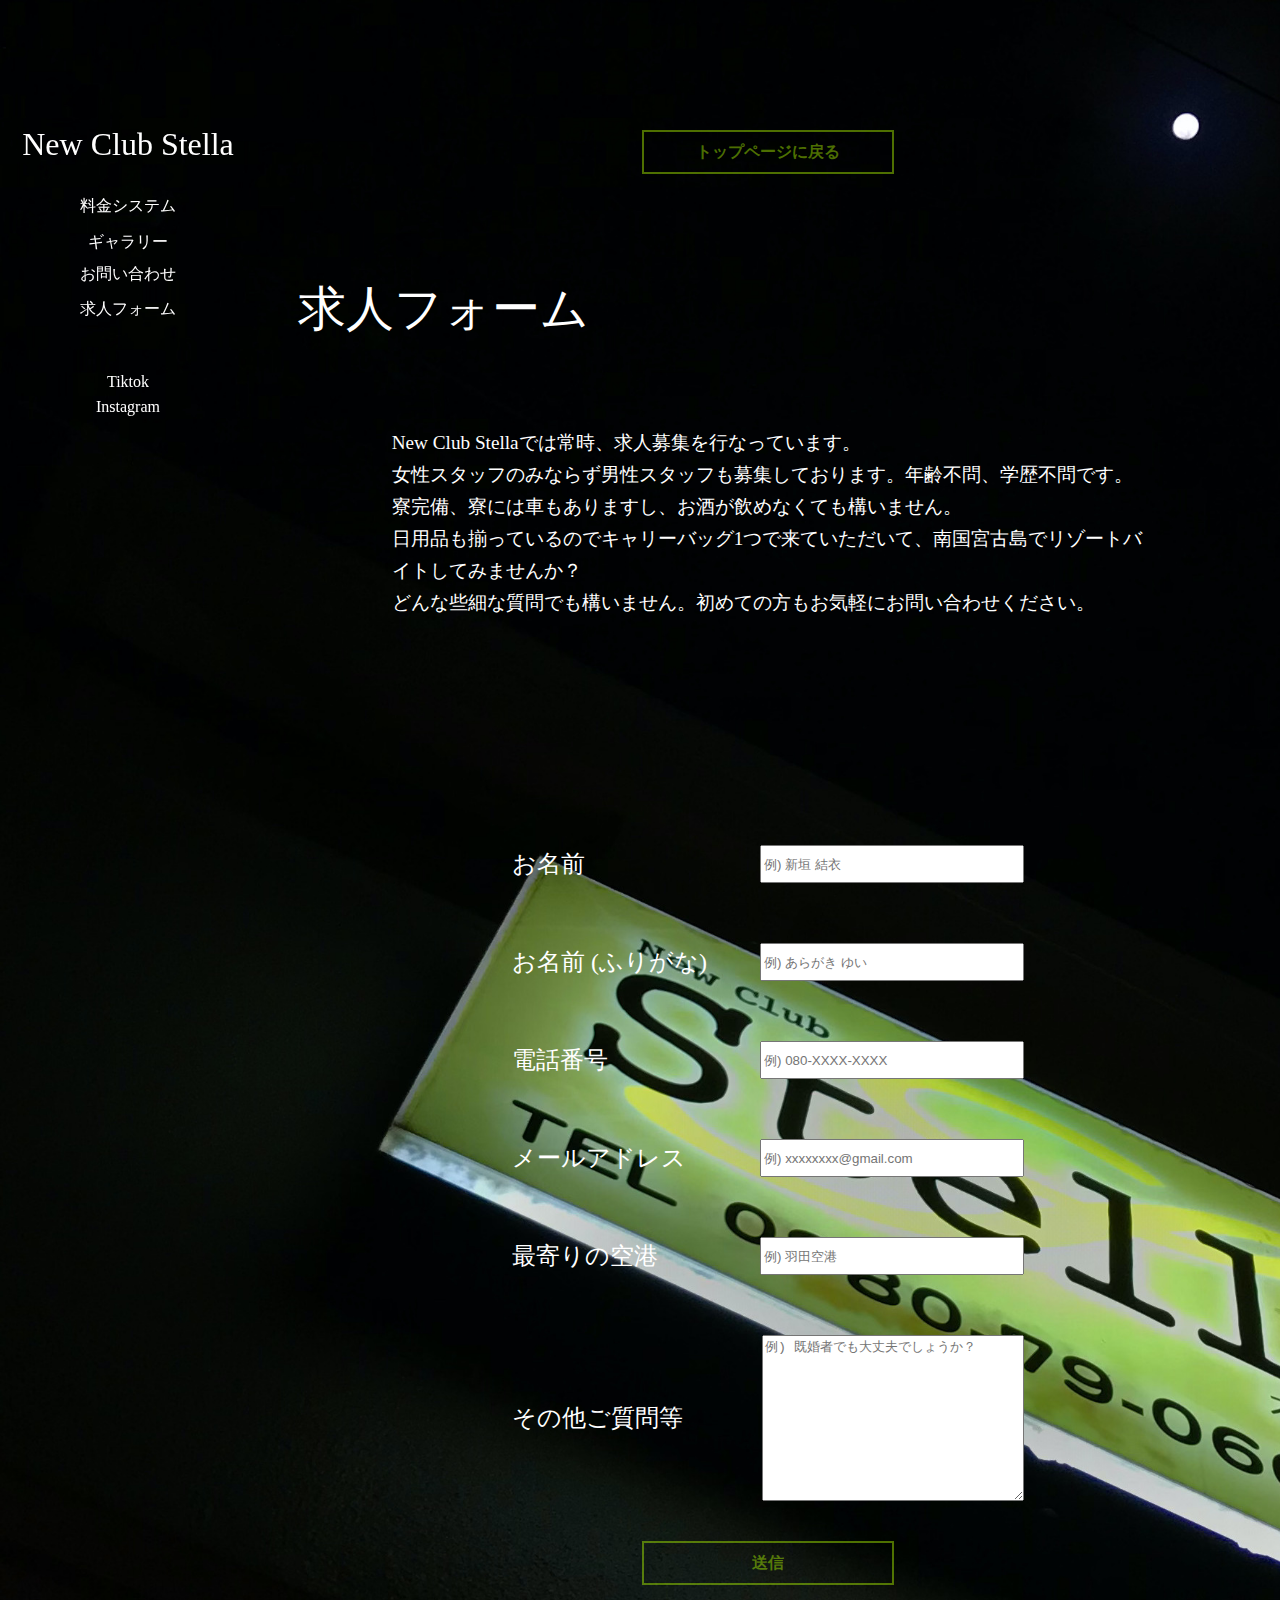
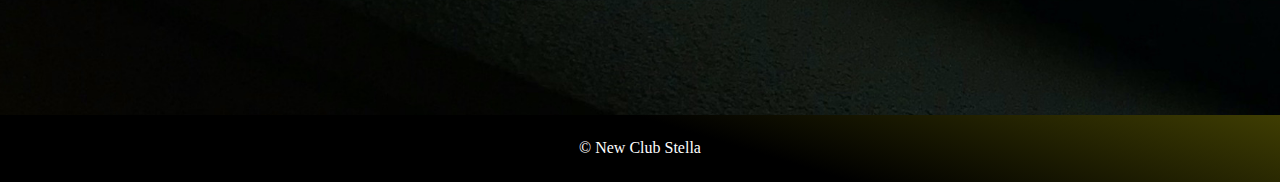
==== index2.html @ df8ca2fb "131" ====
<!DOCTYPE html>
<html lang="en">

<head>
    <meta charset="UTF-8">
    <meta http-equiv="X-UA-Compatible" content="IE=edge">
    <meta name="viewport" content="width=device-width, initial-scale=1.0">
    <link rel="stylesheet" href="reset.css">
    <link rel="stylesheet" href="style.css">
    <title>New Club Stella 2</title>
</head>

<body>
    <header class="header">
        <h1 class="main-title">New Club Stella</h1>
        <div class="header-menu">
          <div class="header-link">
            <ul>
                <li><a href="./index.html#pay">料金システム</a></li>
                <li><a href="./index.html#photo">ギャラリー</a></li>
                <li><a href="./index.html#footer">お問い合わせ</a></li>
                <li><a href="./index2.html">求人フォーム</a></li>
            </ul>
          </div>
          <div class="header-sns">
            <ul>
                <li><a href="https://www.tiktok.com/@newclubstella">Tiktok</a></li>
                <li><a href="https://www.instagram.com/new_club_stella">Instagram</a></li>
            </ul>
          </div>
        </div>
      </header>
    <main>
        <div class="page2">
            <div class="page2-menu">
                <div class="button">
                    <a href="./index.html" class="btn-box"><span>トップページに戻る</span></a>
                </div>
                <div class="menu-inner">
                    <h3 class="inner-title">求人フォーム</h3>
                    <p>New Club Stellaでは常時、求人募集を行なっています。<br>
                        女性スタッフのみならず男性スタッフも募集しております。年齢不問、学歴不問です。<br>
                        寮完備、寮には車もありますし、お酒が飲めなくても構いません。<br>
                        日用品も揃っているのでキャリーバッグ1つで来ていただいて、南国宮古島でリゾートバイトしてみませんか？<br>
                        どんな些細な質問でも構いません。初めての方もお気軽にお問い合わせください。</p>
                </div>
            </div>
            <div class="flex">
                <form action="#" method="post">
                    <div class="flex-menu">
                        <p>お名前</p>
                        <input type="text" placeholder="例) 新垣 結衣">
                    </div>
                    <div class="flex-menu">
                        <p>お名前 (ふりがな)</p>
                        <input type="text" placeholder="例) あらがき ゆい">
                    </div>
                    <div class="flex-menu">
                        <p>電話番号</p>
                        <input type="text" placeholder="例) 080-XXXX-XXXX">
                    </div>
                    <div class="flex-menu">
                        <p>メールアドレス</p>
                        <input type="text" placeholder="例) xxxxxxxx@gmail.com">
                    </div>
                    <div class="flex-menu">
                        <p>最寄りの空港</p>
                        <input type="text" placeholder="例) 羽田空港">
                    </div>
                    <div class="flex-menu">
                        <p>その他ご質問等</p>
                        <textarea name="sonota" id="" cols="30" rows="10" placeholder="例) 既婚者でも大丈夫でしょうか？"></textarea>
                    </div>
                    <div class="button">
                        <a href="./index3.html" class="btn-box"><span>送信</span></a>
                    </div>
                </form>
            </div>
        </div>
    </main>
    <footer class="footer2">
        <p class="copyright">&copy; New Club Stella</p>
    </footer>
</body>

</html>
---- style.css ----
@charset "UTF-8";

html{
  font-size: 100%;
}

body{
  font-family: "FOT-筑紫Aオールド明朝 Pr6 M", "游明朝体", "Yu Mincho", "ヒラギノ明朝 Pro", "Hiragino Mincho Pro", "MS P明朝", "MS PMincho", serif;
  font-weight: lighter;
  background: rgb(0,0,0);
  background: linear-gradient(197deg, rgba(0,0,0,1) 66%, rgba(83,81,3,1) 76%, rgba(0,0,0,1) 88%);
  color: white;
}

a{
  text-decoration: none;
}

li{
  list-style: none;
}

img{
  max-width: 100%;
}

.header{
  display: flex;
  flex-direction: column;
  align-items: center;
  width: 20%;
  height: 100vh;
  background-color: transparent;
  color: white;
  position: fixed;
  animation-name: fadeinAnime;
  animation-fill-mode: forwards;
  animation-duration: 7s;
  animation-timing-function: ease;
  animation-delay: 0.1s;
  animation-direction: normal;
  z-index: 1;
}

@keyframes fadeinAnime{
  0% {
    opacity: 0;
  }

  100% {
    opacity: 1;
  }
}

.header ul{
  display: flex;
  flex-direction: column;
  align-items: center;
  padding-top: 40%;
}

.header ul a{
  color: white;
  position: relative;
  display: inline-block;
  margin-bottom: 20%;
}

.header a::after{
  position: absolute;
  bottom: -4px;
  left: 0;
  content: '';
  width: 100%;
  height: 0.5px;
  background: white;
  transform: scale(0, 1);
  transform-origin: left top;
  transition: .5s;
} 

.header a:hover::after{
  transform: scale(1, 1);
} 

.main-title{
  font-size: 2rem;
  font-weight: lighter;
  padding-top: 50%;
}

.top{
  display: flex;
  flex-direction: column;
  align-items: center;
  justify-content: center;
  margin: 0 0 10% 20%;
  padding-top: 10%;
}

.mainvisual{
  overflow: hidden;
  position: relative;
  width: 70%;
}

.mainvisual::before, .mainvisual::after{
  animation: 2s cubic-bezier(.4, 0, .2, 1) forwards;
  background: #000;
  content: '';
  left: 0;
  pointer-events: none;
  position: absolute;
  right: 0;
  z-index: 1;
}

.mainvisual::before{
  animation-name: mainvisual-before;
  top: 0;
  bottom: 50%;
}

.mainvisual::after{
  animation-name: mainvisual-after;
  top: 50%;
  bottom: 0;
}

@keyframes mainvisual-before{
  100%{
    transform: translateX(100%);
  }
}

@keyframes mainvisual-after{
  100%{
    transform: translateX(-100%);
  }
}

.sub-title{
  font-size: 1.8rem;
  text-align: center;
  padding-bottom: 3%;
}

#shop{
  margin-top: 5%;
}

.text{
  text-align: center;
  line-height: 2rem;
  margin: 7% 0;
}

.center{
  display: flex;
  align-items: center;
}

.center-img{
  width: 39%;
  margin-right: 1%;
}

#pay{
  width: 80%;
  padding: 10% 0;
  margin-left: 20%;
  display: flex;
  flex-direction: column;
  justify-content: center;
  align-items: center;
}

.pay-right{
  width: 59%;
  display: flex;
  flex-direction: column;
  align-items: center;
  justify-content: center; 
  margin-left: 1%;
}

.pay-system{
  display: flex;
  justify-content: center;
  align-items: center;
  margin: 5% 0 0 1%;
}

.tax{
  display: flex;
  margin-top: 5%;
}

.tax p{
  margin-right: 10px;
}

.system{
  display: flex;
  flex-direction: column;
  justify-content: center;
  align-items: center;
  width: 50%;
  margin: 0 auto;
  text-align: center;
}

dl{
  display: flex;
  flex-wrap: wrap;
}

dl dt{
  width: 50%;
  margin-top: 5%;
}

dl dd{
  width: 50%;
  margin-top: 5%;
}

.wrap img{
  width: 100%;
  height: 100%;
  border-radius: 10px;
} 

.wrap{
  display: flex;
  align-items: center;
  height: 340px;
  overflow: hidden;
}

.slideshow{
  display: flex;
  animation: loop-style 40s infinite linear 1s both;
}

@keyframes loop-style{
  from{
    transform: translateX(0);
  }
  to{
    transform: translateX(-100%);
  }
}

.content{
  width: 300px;
  height: 300px;
  margin: 0 20px;
}

.slide-paused:hover .slideshow{
  animation-play-state: paused;
}

.content-hover{
  transition: all 0.2s;
}

.content-hover:hover{
  transform: translateY(-20px);
  border-radius: 0 10%;
  box-shadow: 0 3px 10px 0 #333;
  opacity: 0.8;
  cursor: pointer;
}

#footer{
  display: flex;
  flex-direction: column;
  align-items: center;
}

.footer1{
  width: 80%;
  display: flex;
  flex-direction: column;
  margin-left: 20%;
  padding-top: 3%;
}

.footer-inner{
  display: flex;
  justify-content: center;
  align-items: center; 
  padding: 2% 0;
}

.button{
  text-align: center;
  padding-top: 40px;
  padding-bottom: 40px;
  background: transparent;
}

.btn-box{
  display: inline-block;
  width: 200px;
  text-align: center;
  font-size: 16px;
  color: #b1fc0170;
  text-decoration: none;
  font-weight: bold;
  padding: 12px 24px;
  position: relative;
  border: 2px solid #b1fc0170;
  transition: .3s;
}

.btn-box:hover{
  border: 2px solid transparent;
  color: #b0fc01;
}

.btn-box:before, .btn-box:after{
  width: 100%;
  height: 100%;
  z-index: 3;
  content: "";
  position: absolute;
  top: 0;
  left: 0;
  box-sizing: border-box;
  transform: scale(0);
  transition: .3s;
}

.btn-box:before{
  border-bottom: 2px solid #b0fc01;
  border-left: 2px solid #b0fc01;
  transform-origin: 100% 0%;
}

.btn-box:after{
  border-top: 2px solid #b0fc01;
  border-right: 2px solid #b0fc01;
  transform-origin: 0% 100%;
}

.btn-box:hover::after, .btn-box:hover::before{
  transform: scale(1);
}

.inquiries{
  display: flex;
  flex-direction: column;
}

.stella dl{
  display: flex;
  flex-wrap: wrap;
}

.stella dl dt{
  width: 20%;
}

.stella dl dd{
  width: 80%;
}

.footer-bottom{
  text-align: center;
  padding: 2% 0;
}



/* ここから2枚目 */
.page2{
  padding: 7% 0 7% 20%;
  background-image: url("./img/IMG_3610-2.jpg");
  background-position: cover;
  background-repeat: no-repeat;
  background-size: cover;
}

form{
  width: 50%;
}
.flex-menu p{
  font-size: 1.5rem;
}

.flex-menu input{
  width: 50%;
  height: 2rem;
  outline: none;
}

.flex-menu textarea{
  width: 50%;
  height: 10rem;
  outline: none;
}

.flex{
  display: flex;
  flex-direction: column;
  justify-content: center;
  align-items: center;
}

.flex-menu{
  margin-top: 60px;
  display: flex;
  align-items: center;
  justify-content: space-between;
}

.page2-menu{
  display: flex;
  flex-direction: column;
}

.menu-inner{
  flex-direction: column;
  margin: 7% auto;
}

.menu-inner .inner-title{
  font-size: 3rem; 
  font-weight: lighter;
  margin: 0 0 7% 0;
}

.menu-inner p{
  font-size: 1.2rem; 
  line-height: 2rem;
  margin: 10%;
}

.footer2{
  text-align: center;
  padding: 2%;
}



/* ここから3枚目 */
#miyako{
  height: 100vh;
}

.stella3{
  text-align: center;
  margin-left: 25%;
  margin-right: 5%;
  padding-top: 10%;
}

.completion{
  background-color: white;
}

.completion .inner-title{
  font-size: 3rem;
  color: black;
  padding: 5% 0;
}

.completion2-button{
  padding-bottom: 13.3%;
}

.completion-text{
  padding: 5% 0;
  line-height: 2rem;
}


@media screen and (max-width: 780px) {

  .text{
    font-size: 80%;
  }

  .main-title{
    font-size: 1.2rem;
  }

  .sub-title{
    font-size: 1rem;
    margin-top: 3%;
  }

  #pay .center{
    flex-direction: column;
  }

  .footer-inner{
    flex-direction: column;
  }

  .menu-inner .inner-title{
    font-size: 1.7rem;
  }

  .menu-inner p{
    font-size: 80%;
  }

  .flex-menu{
    flex-direction: column;
  }

  .flex-menu input, .flex-menu textarea{
    width: 100%;
    margin-top: 3%;
  }

  .page2-menu{
    text-align: center;
  }

  .stella3{
    padding-top: 20%;
  }

  .completion .inner-title{
    font-size: 1.5rem;
  }

  .completion2-button{
    padding-bottom: 30%;
  }
}
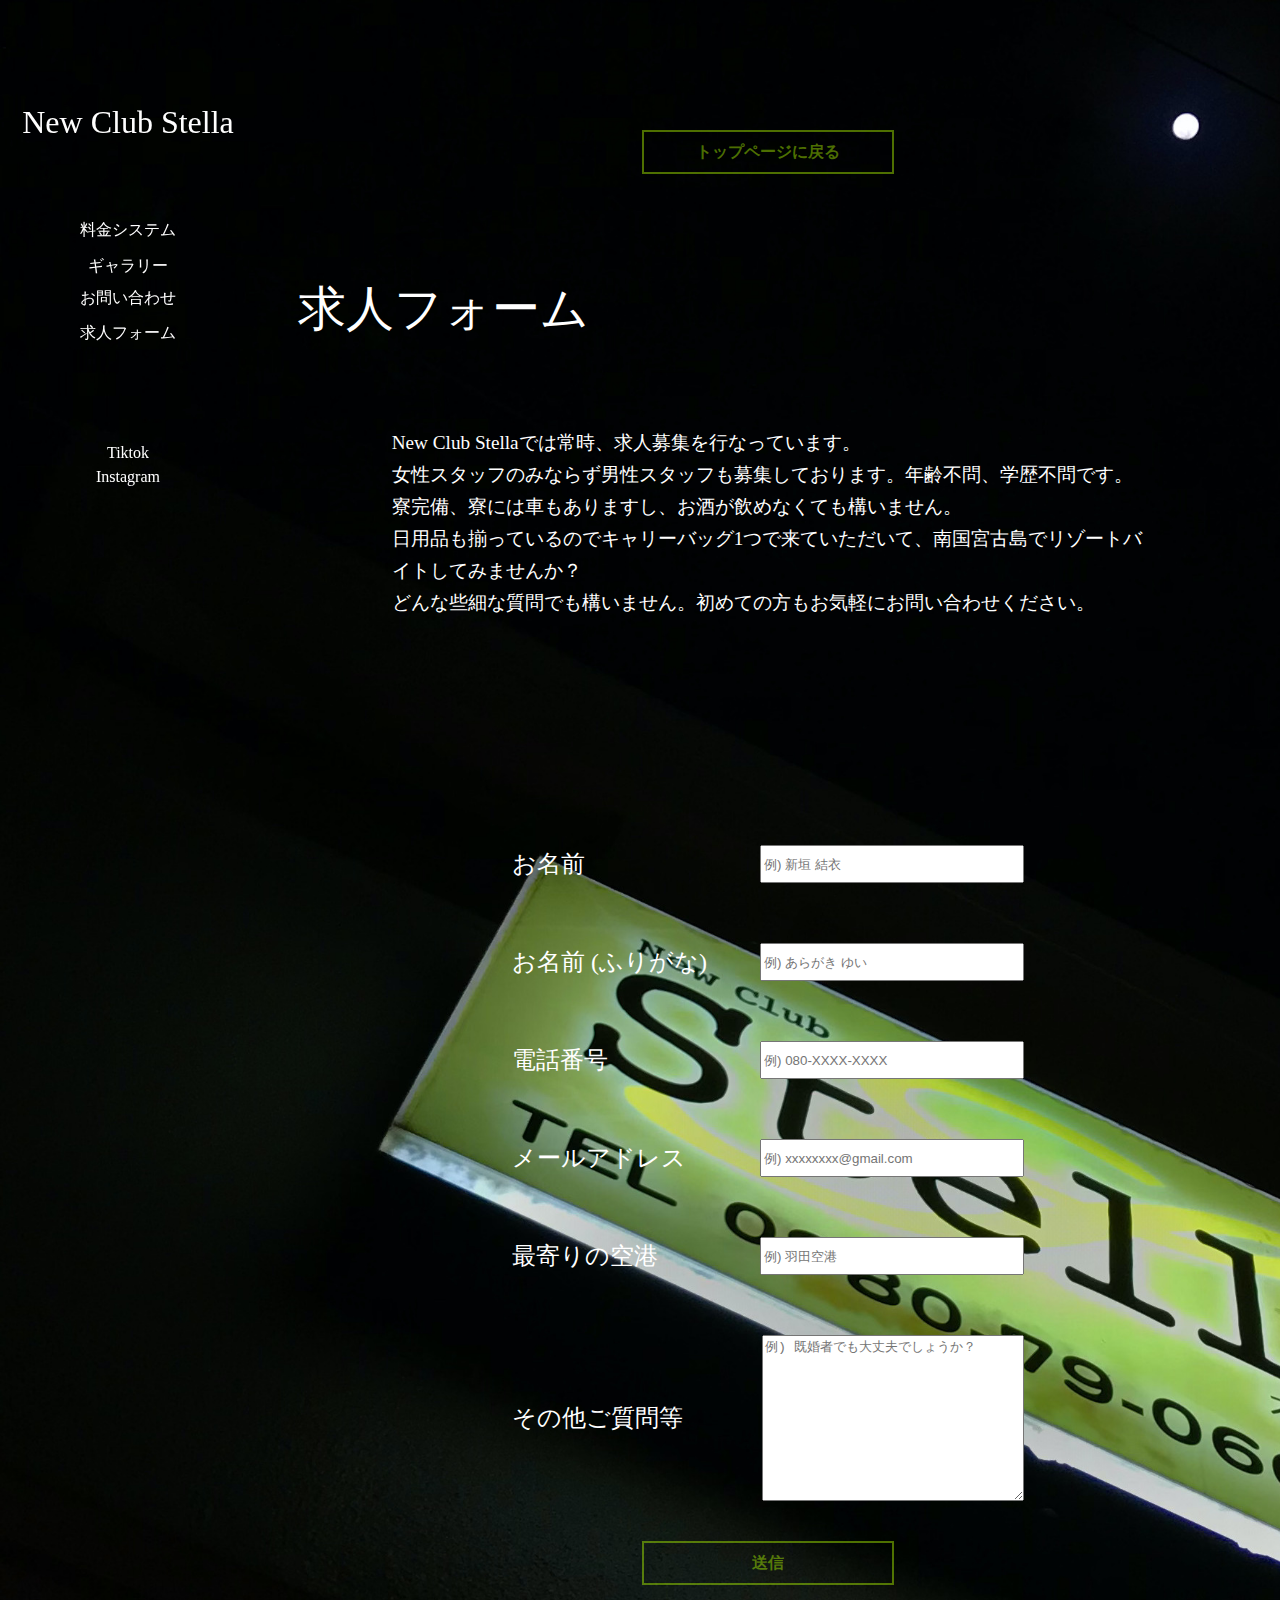
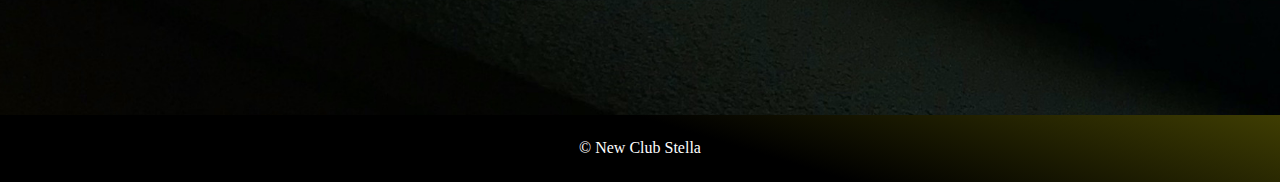
==== commit 8f5918b2: "レスポンシブ" ====
--- a/index2.html
+++ b/index2.html
@@ -12,23 +12,29 @@
 
 <body>
     <header class="header">
+        <input type="checkbox" id="hamburger">
+        <label for="hamburger" class="hamburger">
+          <span></span>
+        </label>
+        <nav class="nav-header">
         <h1 class="main-title">New Club Stella</h1>
         <div class="header-menu">
           <div class="header-link">
             <ul>
-                <li><a href="./index.html#pay">料金システム</a></li>
-                <li><a href="./index.html#photo">ギャラリー</a></li>
-                <li><a href="./index.html#footer">お問い合わせ</a></li>
-                <li><a href="./index2.html">求人フォーム</a></li>
+              <li><a href="#pay">料金システム</a></li>
+              <li><a href="#photo">ギャラリー</a></li>
+              <li><a href="#footer">お問い合わせ</a></li>
+              <li><a href="./index2.html">求人フォーム</a></li>
             </ul>
           </div>
           <div class="header-sns">
             <ul>
-                <li><a href="https://www.tiktok.com/@newclubstella">Tiktok</a></li>
-                <li><a href="https://www.instagram.com/new_club_stella">Instagram</a></li>
+              <li><a href="https://www.tiktok.com/@newclubstella">Tiktok</a></li>
+              <li><a href="https://www.instagram.com/new_club_stella">Instagram</a></li>
             </ul>
           </div>
         </div>
+        </nav>
       </header>
     <main>
         <div class="page2">
@@ -71,10 +77,10 @@
                         <p>その他ご質問等</p>
                         <textarea name="sonota" id="" cols="30" rows="10" placeholder="例) 既婚者でも大丈夫でしょうか？"></textarea>
                     </div>
-                    <div class="button">
-                        <a href="./index3.html" class="btn-box"><span>送信</span></a>
-                    </div>
                 </form>
+                <div class="button">
+                    <a href="./index3.html" class="btn-box"><span>送信</span></a>
+                </div>
             </div>
         </div>
     </main>
--- a/style.css
+++ b/style.css
@@ -33,7 +33,7 @@
   height: 100vh;
   background-color: transparent;
   color: white;
-  position: fixed;
+  position: fixed; 
   animation-name: fadeinAnime;
   animation-fill-mode: forwards;
   animation-duration: 7s;
@@ -109,7 +109,7 @@
   animation: 2s cubic-bezier(.4, 0, .2, 1) forwards;
   background: #000;
   content: '';
-  left: 0;
+  left: -1%;
   pointer-events: none;
   position: absolute;
   right: 0;
@@ -214,7 +214,7 @@
 dl{
   display: flex;
   flex-wrap: wrap;
-}
+} 
 
 dl dt{
   width: 50%;
@@ -356,11 +356,6 @@
   flex-direction: column;
 }
 
-.stella dl{
-  display: flex;
-  flex-wrap: wrap;
-}
-
 .stella dl dt{
   width: 20%;
 }
@@ -478,15 +473,23 @@
   line-height: 2rem;
 }
 
-
-@media screen and (max-width: 780px) {
+#hamburger{
+  display: none;
+}
+
+
+
+
+
+@media screen and (max-width: 767px) {
 
   .text{
-    font-size: 80%;
+    font-size: 85%;
   }
 
   .main-title{
     font-size: 1.2rem;
+    color: black;
   }
 
   .sub-title{
@@ -514,6 +517,10 @@
     flex-direction: column;
   }
 
+  .flex-menu p{
+    font-size: 1rem;
+  }
+
   .flex-menu input, .flex-menu textarea{
     width: 100%;
     margin-top: 3%;
@@ -523,15 +530,128 @@
     text-align: center;
   }
 
+  .completion .inner-title{
+    font-size: 1.5rem;
+  }
+
+  .completion2-button{
+    padding-bottom: 30%;
+  }
+  
+  .content{
+    width: 150px;
+    height: 150px;
+  }
+
+  .footer1{
+    width: 100%;
+    margin: 0 1%;
+    text-align: center;
+    line-height: 1.5rem;
+    font-size: 85%;
+  }
+
+  #pay{
+    width: 100%;
+    margin: 0 1%;
+    font-size: 85%;
+  }
+
+  .pay-system{
+    width: 100%;
+  }
+
+  .pay-right{
+    width: 100%;
+  }
+
+  .top{
+    margin: 0 1%;
+  }
+
+  .page2{
+    padding: 7% 7%;
+  }
+
   .stella3{
     padding-top: 20%;
-  }
-
-  .completion .inner-title{
-    font-size: 1.5rem;
-  }
-
-  .completion2-button{
-    padding-bottom: 30%;
-  }
+    margin: 5% 5%;
+  }
+
+  .completion-text{
+    padding-top: 5%;
+    font-size: 85%;
+  }
+
+  .hamburger{
+    width: 30px;
+    height: 30px;
+    display: block;
+  }
+
+  .hamburger span,
+  .hamburger span::before,
+  .hamburger span::after{
+    width: 100%;
+    height: 5px;
+    display: block;
+    background-color: gray;
+    border-radius: 2px;
+    transition: all 0.5s ease;
+    z-index: 1;
+  }
+
+  .hamburger span{
+    position: relative;
+    top: 30px;
+  }
+
+  .hamburger span::before,
+  .hamburger span::after{
+    content: '';
+    position: absolute;
+  }
+
+  .hamburger span::before{
+    top: -9px;
+  }
+
+  .hamburger span::after{
+    top: 9px;
+  }
+
+  #hamburger:checked + .hamburger span{
+    background-color: transparent;
+  }
+
+  #hamburger:checked + .hamburger span::before{
+    transform: rotate(45deg) translate(5px, 5px);
+  }
+
+  #hamburger:checked + .hamburger span::after{
+    transform: rotate(-45deg) translate(7px, -8px);
+  }
+
+  .nav-header{
+    position: fixed;
+    top: 0;
+    left: -200px;
+    transition: all .5s ease;
+    background-color: white;
+    height: 100vh;
+    padding: 10px;
+  }
+
+  .nav-header ul{
+    display: block;
+  }
+
+  .nav-header li a{
+    color: black;
+  }
+
+  #hamburger:checked ~ .nav-header{
+    left: 0;
+  }
+
 }